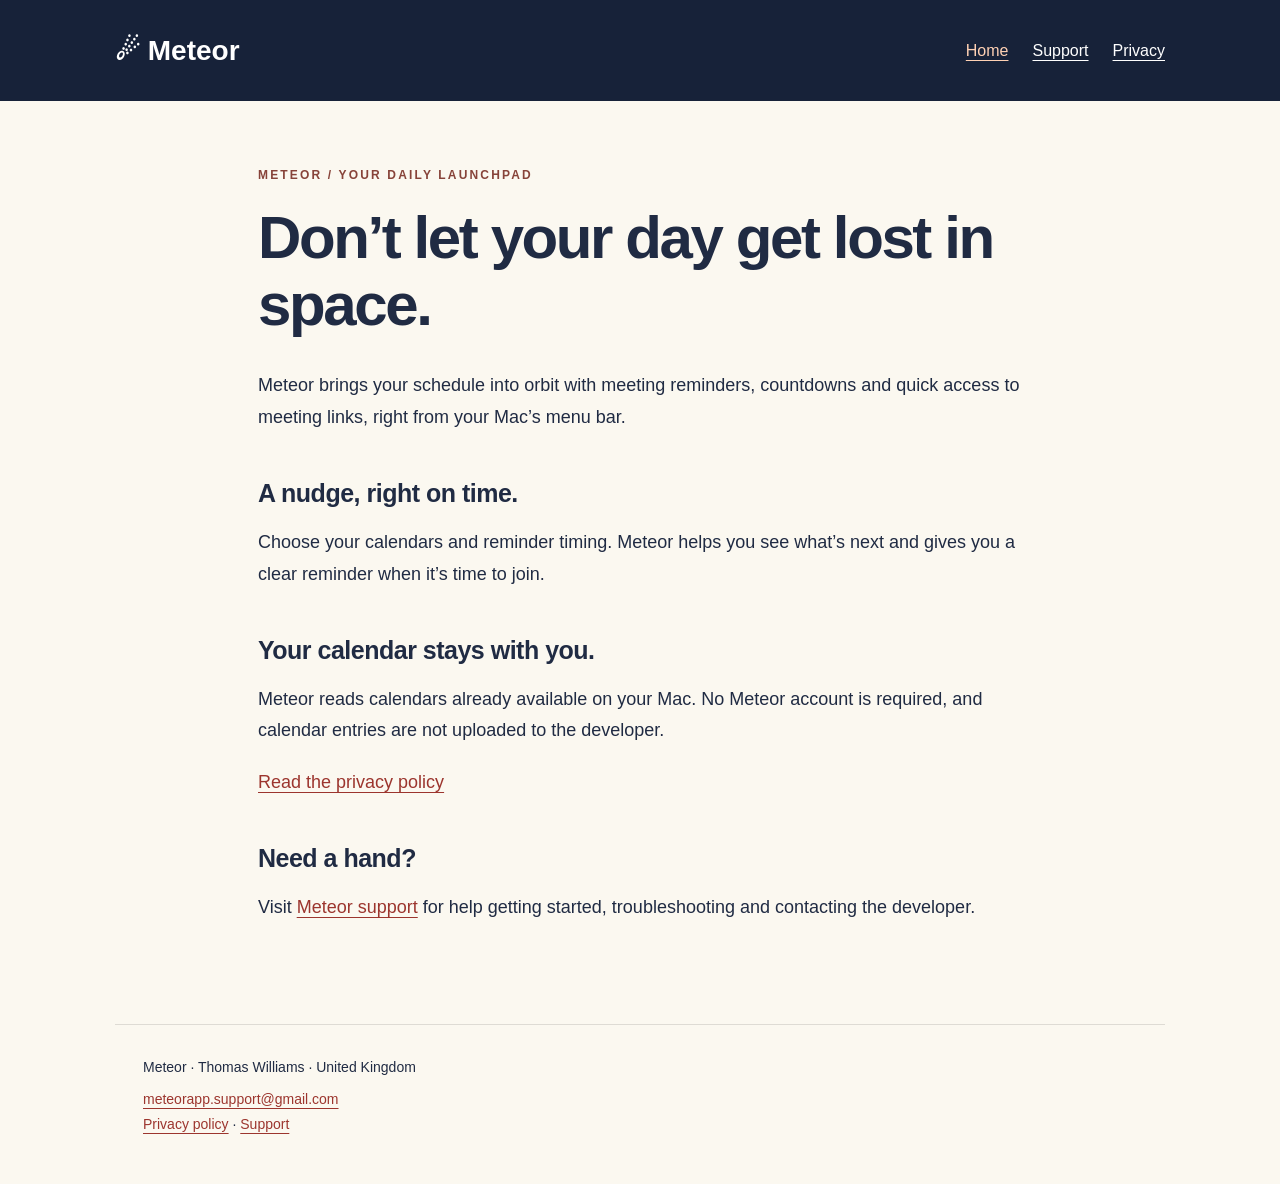
==== index.html @ bdba47e1 "Publish Meteor privacy policy and customer support website" ====
<!doctype html>
<html lang="en-GB"><head><meta charset="utf-8"><meta name="viewport" content="width=device-width, initial-scale=1"><meta name="description" content="Meteor — Meeting reminders for Mac. Developed by Thomas Williams in the United Kingdom."><title>Meteor — Meeting reminders for Mac</title><link rel="stylesheet" href="styles.css"></head><body><a class="skip" href="#main">Skip to content</a><header><a class="brand" href="index.html">☄ Meteor</a><nav aria-label="Main navigation"><a href="index.html" aria-current="page">Home</a><a href="support.html">Support</a><a href="privacy.html">Privacy</a></nav></header><main id="main"><div class="eyebrow">METEOR / YOUR DAILY LAUNCHPAD</div><h1>Don’t let your day get lost in space.</h1>
<p>Meteor brings your schedule into orbit with meeting reminders, countdowns and quick access to meeting links, right from your Mac’s menu bar.</p>
<h2>A nudge, right on time.</h2>
<p>Choose your calendars and reminder timing. Meteor helps you see what’s next and gives you a clear reminder when it’s time to join.</p>
<h2>Your calendar stays with you.</h2>
<p>Meteor reads calendars already available on your Mac. No Meteor account is required, and calendar entries are not uploaded to the developer.</p>
<p><a href="privacy.html">Read the privacy policy</a></p>
<h2>Need a hand?</h2>
<p>Visit <a href="support.html">Meteor support</a> for help getting started, troubleshooting and contacting the developer.</p></main><footer><p>Meteor · Thomas Williams · United Kingdom</p><a href="mailto:meteorapp.support@gmail.com">meteorapp.support@gmail.com</a><p><a href="privacy.html">Privacy policy</a> · <a href="support.html">Support</a></p></footer></body></html>
---- styles.css ----
*{box-sizing:border-box}html{color-scheme:light;scroll-behavior:smooth}body{margin:0;background:#fbf8f0;color:#202b43;font:18px/1.75 -apple-system,BlinkMacSystemFont,"Segoe UI",sans-serif}header{background:#172239;color:#fff;padding:26px max(24px,calc((100vw - 1050px)/2));display:flex;align-items:center;justify-content:space-between;gap:24px}a{color:#9c352e;text-underline-offset:4px}a:hover{text-decoration-thickness:2px}.brand{font-size:28px;font-weight:800;color:#fff;text-decoration:none}nav{display:flex;gap:24px}nav a{font-size:16px;color:#fff}nav a[aria-current]{color:#ffd1b4}main{max-width:820px;padding:64px 28px 80px;margin:auto}h1{font-size:clamp(38px,6vw,60px);line-height:1.12;letter-spacing:-.04em;margin:18px 0 32px}h2{font-size:25px;line-height:1.35;margin:44px 0 16px;letter-spacing:-.02em}p{margin:0 0 20px}li{margin-bottom:8px}ul{padding-left:24px}.eyebrow{font-size:12px;letter-spacing:.18em;font-weight:800;color:#874339}footer{border-top:1px solid #dedbd4;max-width:1050px;margin:auto;padding:30px 28px 40px;font-size:14px}footer p{margin-bottom:8px}:focus-visible{outline:3px solid #df694e;outline-offset:5px}.skip{position:absolute;left:16px;top:-100px;background:#fff;padding:10px;z-index:2}.skip:focus{top:10px}@media(max-width:520px){header{align-items:flex-start;flex-direction:column;gap:12px}main{padding-top:42px}nav{gap:22px}body{font-size:17px}}@media(prefers-reduced-motion:reduce){html{scroll-behavior:auto}}
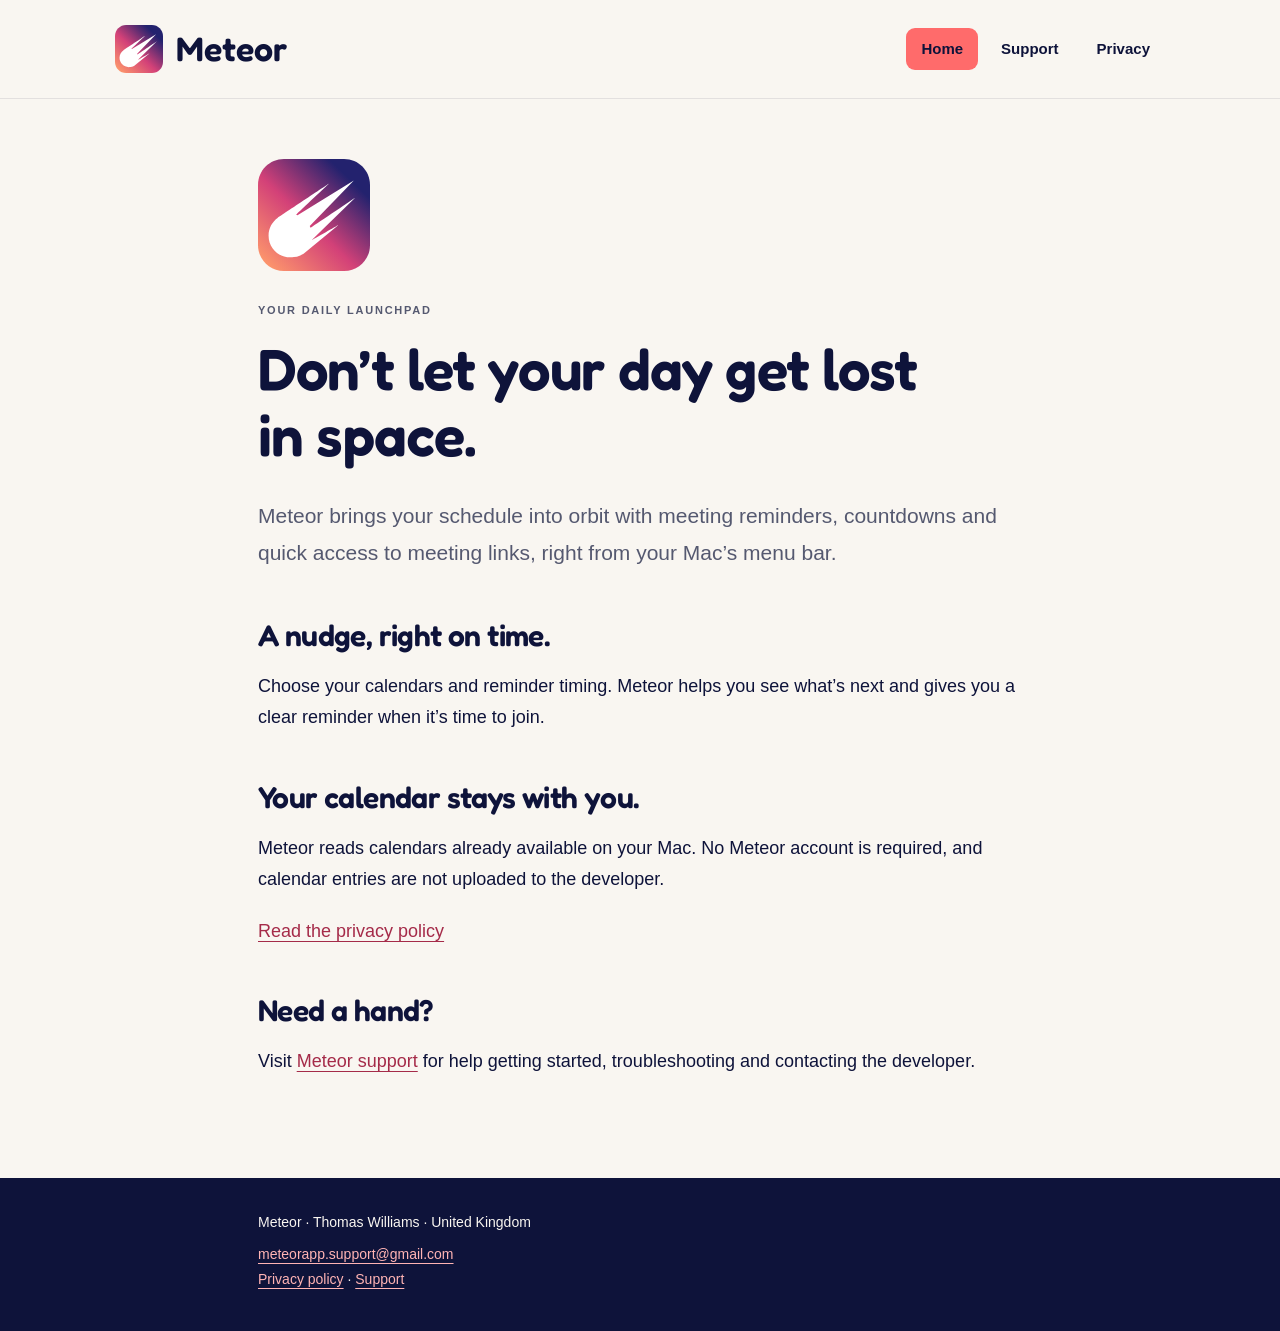
==== commit 08d9e35e: "Match Meteor app branding with original icon, Fredoka font and app palette" ====
--- a/index.html
+++ b/index.html
@@ -1,5 +1,5 @@
 <!doctype html>
-<html lang="en-GB"><head><meta charset="utf-8"><meta name="viewport" content="width=device-width, initial-scale=1"><meta name="description" content="Meteor — Meeting reminders for Mac. Developed by Thomas Williams in the United Kingdom."><title>Meteor — Meeting reminders for Mac</title><link rel="stylesheet" href="styles.css"></head><body><a class="skip" href="#main">Skip to content</a><header><a class="brand" href="index.html">☄ Meteor</a><nav aria-label="Main navigation"><a href="index.html" aria-current="page">Home</a><a href="support.html">Support</a><a href="privacy.html">Privacy</a></nav></header><main id="main"><div class="eyebrow">METEOR / YOUR DAILY LAUNCHPAD</div><h1>Don’t let your day get lost in space.</h1>
+<html lang="en-GB"><head><meta charset="utf-8"><meta name="viewport" content="width=device-width, initial-scale=1"><meta name="description" content="Meteor — Meeting reminders for Mac. Developed by Thomas Williams in the United Kingdom."><title>Meteor — Meeting reminders for Mac</title><link rel="icon" type="image/svg+xml" href="assets/meteor-icon.svg"><link rel="stylesheet" href="styles.css?v=2"></head><body><a class="skip" href="#main">Skip to content</a><header><a class="brand" href="index.html"><img src="assets/meteor-icon.svg" alt="" width="48" height="48"><span>Meteor</span></a><nav aria-label="Main navigation"><a href="index.html" aria-current="page">Home</a><a href="support.html">Support</a><a href="privacy.html">Privacy</a></nav></header><main id="main" class="home"><img class="hero-icon" src="assets/meteor-icon.svg" alt="Meteor app icon" width="112" height="112"><div class="eyebrow">YOUR DAILY LAUNCHPAD</div><h1>Don’t let your day get lost in space.</h1>
 <p>Meteor brings your schedule into orbit with meeting reminders, countdowns and quick access to meeting links, right from your Mac’s menu bar.</p>
 <h2>A nudge, right on time.</h2>
 <p>Choose your calendars and reminder timing. Meteor helps you see what’s next and gives you a clear reminder when it’s time to join.</p>
--- a/styles.css
+++ b/styles.css
@@ -1 +1,2 @@
-*{box-sizing:border-box}html{color-scheme:light;scroll-behavior:smooth}body{margin:0;background:#fbf8f0;color:#202b43;font:18px/1.75 -apple-system,BlinkMacSystemFont,"Segoe UI",sans-serif}header{background:#172239;color:#fff;padding:26px max(24px,calc((100vw - 1050px)/2));display:flex;align-items:center;justify-content:space-between;gap:24px}a{color:#9c352e;text-underline-offset:4px}a:hover{text-decoration-thickness:2px}.brand{font-size:28px;font-weight:800;color:#fff;text-decoration:none}nav{display:flex;gap:24px}nav a{font-size:16px;color:#fff}nav a[aria-current]{color:#ffd1b4}main{max-width:820px;padding:64px 28px 80px;margin:auto}h1{font-size:clamp(38px,6vw,60px);line-height:1.12;letter-spacing:-.04em;margin:18px 0 32px}h2{font-size:25px;line-height:1.35;margin:44px 0 16px;letter-spacing:-.02em}p{margin:0 0 20px}li{margin-bottom:8px}ul{padding-left:24px}.eyebrow{font-size:12px;letter-spacing:.18em;font-weight:800;color:#874339}footer{border-top:1px solid #dedbd4;max-width:1050px;margin:auto;padding:30px 28px 40px;font-size:14px}footer p{margin-bottom:8px}:focus-visible{outline:3px solid #df694e;outline-offset:5px}.skip{position:absolute;left:16px;top:-100px;background:#fff;padding:10px;z-index:2}.skip:focus{top:10px}@media(max-width:520px){header{align-items:flex-start;flex-direction:column;gap:12px}main{padding-top:42px}nav{gap:22px}body{font-size:17px}}@media(prefers-reduced-motion:reduce){html{scroll-behavior:auto}}+@font-face{font-family:Fredoka;src:url("assets/Fredoka-SemiBold.ttf") format("truetype");font-weight:600;font-style:normal;font-display:swap}
+:root{--ink:#0e133a;--coral:#ff6b6b;--cream:#f9f6f1;--muted:#555970}*{box-sizing:border-box}html{color-scheme:light;scroll-behavior:smooth}body{margin:0;background:var(--cream);color:var(--ink);font:18px/1.75 -apple-system,BlinkMacSystemFont,"Segoe UI",sans-serif}header{padding:25px max(24px,calc((100vw - 1050px)/2));display:flex;align-items:center;justify-content:space-between;gap:24px;border-bottom:1px solid #0e133a18}a{color:#a52b49;text-underline-offset:4px}a:hover{text-decoration-thickness:2px}.brand{display:flex;align-items:center;gap:13px;font:600 34px/1 Fredoka,sans-serif;color:var(--ink);text-decoration:none}.brand img{display:block;flex-shrink:0}nav{display:flex;align-items:center;gap:8px}nav a{font-size:15px;font-weight:600;color:var(--ink);text-decoration:none;padding:8px 15px;border-radius:9px}nav a[aria-current]{background:var(--coral)}nav a:hover{background:#ff6b6b24}main{max-width:820px;padding:60px 28px 80px;margin:auto}h1{font:600 clamp(38px,6vw,58px)/1.14 Fredoka,sans-serif;letter-spacing:-.015em;margin:16px 0 30px}h2{font-size:24px;line-height:1.35;margin:44px 0 16px;letter-spacing:-.02em}p{margin:0 0 20px}li{margin-bottom:8px}ul{padding-left:24px}.eyebrow{font-size:11px;letter-spacing:.16em;font-weight:700;color:var(--muted)}.hero-icon{display:block;margin:0 0 30px}.home h1{max-width:670px}.home h2{font:600 30px/1.3 Fredoka,sans-serif}.home>p:first-of-type{font-size:21px;color:var(--muted)}footer{background:var(--ink);color:var(--cream);padding:32px max(28px,calc((100vw - 764px)/2));font-size:14px}footer a{color:#ffb4b4}footer p{margin-bottom:8px}:focus-visible{outline:3px solid #d34178;outline-offset:5px}.skip{position:absolute;left:16px;top:-100px;background:#fff;padding:10px;z-index:2}.skip:focus{top:10px}@media(max-width:520px){header{align-items:flex-start;flex-direction:column;gap:18px;padding:22px 24px}.brand{font-size:30px}nav{gap:2px}nav a{padding:7px 13px}main{padding-top:38px}body{font-size:17px}.hero-icon{width:88px;height:88px}}@media(prefers-reduced-motion:reduce){html{scroll-behavior:auto}}
